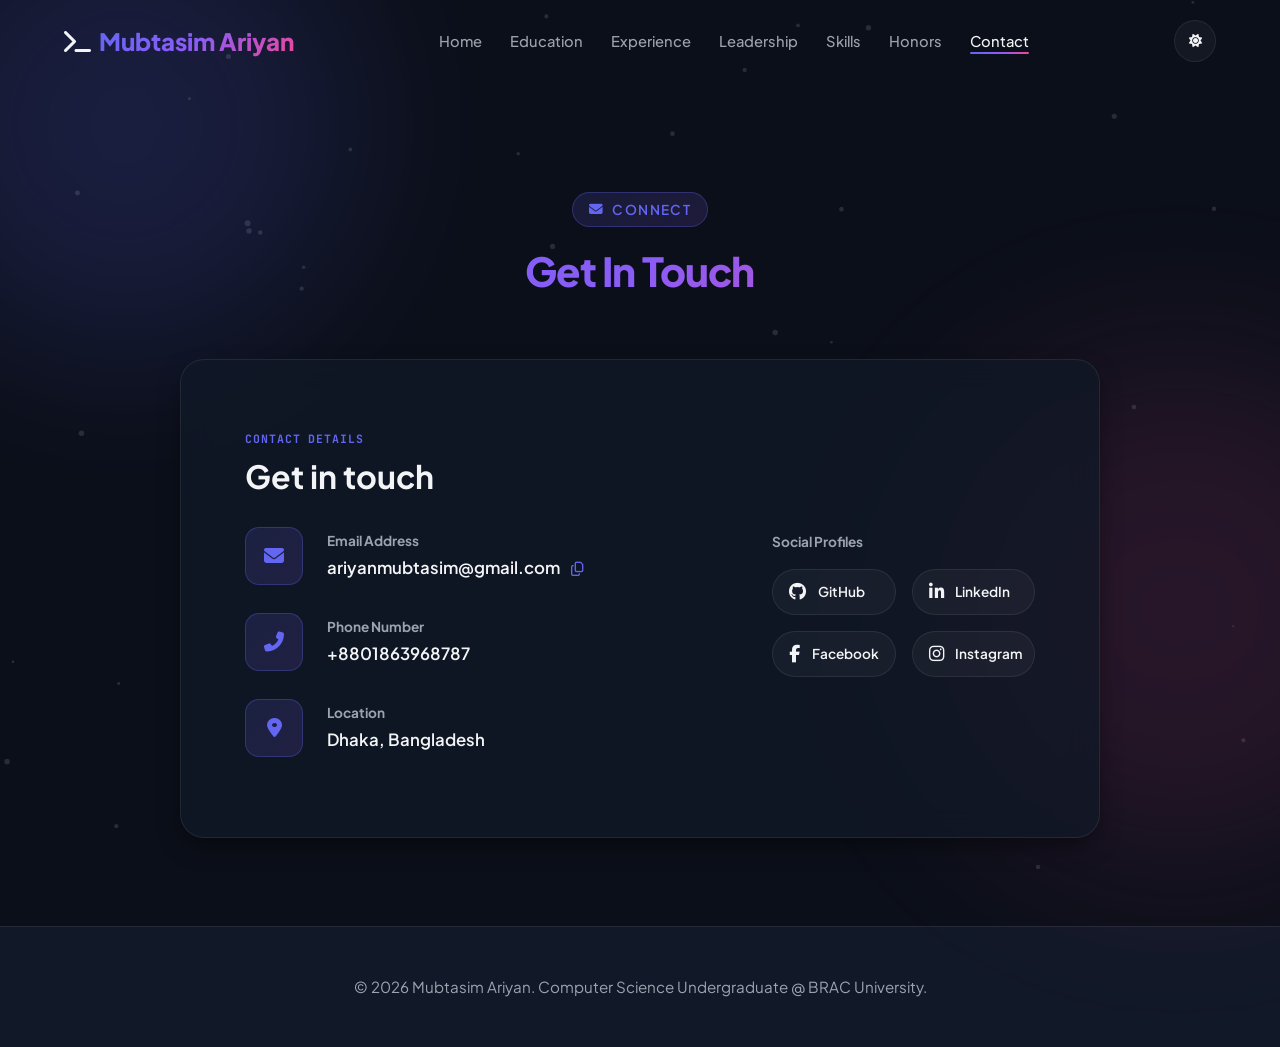
==== contact.html @ 7edfad50 "Refresh contact page scripts" ====
<!doctype html>
<html lang="en" data-theme="dark">
  <head>
    <meta charset="UTF-8" />
    <meta name="viewport" content="width=device-width, initial-scale=1.0" />
    <meta
      name="description"
      content="Contact & Professional References - Mubtasim Ariyan"
    />
    <title>Contact & References | Mubtasim Ariyan</title>

    <link rel="preconnect" href="https://fonts.googleapis.com" />
    <link rel="preconnect" href="https://fonts.gstatic.com" crossorigin />
    <link
      href="https://fonts.googleapis.com/css2?family=JetBrains+Mono:wght@400;600&family=Plus+Jakarta+Sans:wght@400;500;600;700;800&display=swap"
      rel="stylesheet"
    />
    <link
      rel="stylesheet"
      href="https://cdnjs.cloudflare.com/ajax/libs/font-awesome/6.5.1/css/all.min.css"
      crossorigin="anonymous"
    />
    <link rel="stylesheet" href="css/style.css?v=7" />
  </head>
  <body>
    <div class="glow-orb glow-orb-1"></div>
    <div class="glow-orb glow-orb-2"></div>
    <canvas
      id="bg-canvas"
      style="position: fixed; top: 0; left: 0; pointer-events: none; z-index: 0"
    ></canvas>

    <header class="navbar" id="navbar">
      <div class="container nav-container">
        <a href="index.html" class="logo" id="logo">
          <i class="fas fa-terminal"></i>
          <span id="logo-name">Mubtasim Ariyan</span>
        </a>

        <nav>
          <ul class="nav-menu" id="nav-menu">
            <li><a href="index.html" class="nav-link">Home</a></li>
            <li><a href="education.html" class="nav-link">Education</a></li>
            <li><a href="experience.html" class="nav-link">Experience</a></li>
            <li><a href="leadership.html" class="nav-link">Leadership</a></li>
            <li><a href="skills.html" class="nav-link">Skills</a></li>
            <li><a href="honors.html" class="nav-link">Honors</a></li>

            <li><a href="contact.html" class="nav-link active">Contact</a></li>
          </ul>
        </nav>

        <div class="nav-actions">
          <button
            class="theme-toggle"
            id="theme-toggle"
            aria-label="Toggle Theme"
          >
            <i class="fas fa-sun"></i>
          </button>
          <button
            class="mobile-toggle"
            id="mobile-toggle"
            aria-label="Toggle Navigation Menu"
          >
            <i class="fas fa-bars"></i>
          </button>
        </div>
      </div>
    </header>

    <main style="padding-top: 6.5rem">
      <!-- Contact Section -->
      <section class="section" id="contact">
        <div class="container">
          <div class="section-header">
            <span class="section-tag"
              ><i class="fas fa-envelope"></i> Connect</span
            >
            <h2 class="section-title">Get In Touch</h2>
          </div>

          <div class="contact-grid">
            <div class="contact-info-card">
              <div class="contact-card-heading">
                <div>
                  <span class="contact-card-kicker">Contact details</span>
                  <h3>Get in touch</h3>
                </div>
              </div>

              <div class="contact-details-grid">
                <div class="contact-details-column">
                  <div class="contact-item">
                    <div class="contact-icon">
                      <i class="fas fa-envelope"></i>
                    </div>
                    <div class="contact-detail">
                      <h4>Email Address</h4>
                      <p>
                        <span id="contact-email">ariyanmubtasim@gmail.com</span>
                        <button
                          class="copy-btn"
                          onclick="copyEmail()"
                          title="Copy Email"
                        >
                          <i class="far fa-copy"></i>
                        </button>
                      </p>
                    </div>
                  </div>

                  <div class="contact-item">
                    <div class="contact-icon">
                      <i class="fas fa-phone-alt"></i>
                    </div>
                    <div class="contact-detail">
                      <h4>Phone Number</h4>
                      <p id="contact-phone">+8801863968787</p>
                    </div>
                  </div>

                  <div class="contact-item">
                    <div class="contact-icon">
                      <i class="fas fa-map-marker-alt"></i>
                    </div>
                    <div class="contact-detail">
                      <h4>Location</h4>
                      <p id="contact-location">Dhaka, Bangladesh</p>
                    </div>
                  </div>
                </div>

                <div class="contact-social-column">
                  <h4>Social Profiles</h4>
                  <div class="social-links">
                    <!-- Rendered dynamically -->
                  </div>
                </div>
              </div>
            </div>
          </div>
        </div>
      </section>
    </main>

    <footer class="footer">
      <div class="container footer-content">
        <p>
          &copy; <span id="year">2026</span> Mubtasim Ariyan. Computer Science
          Undergraduate @ BRAC University.
        </p>
      </div>
    </footer>

    <div class="toast-container" id="toast-container"></div>

    <script src="js/config.js?v=5"></script>
    <script src="js/main.js?v=5"></script>
  </body>
</html>
---- css/style.css ----
/* ==========================================================
   PORTFOLIO WEBSITE CORE STYLESHEET - Mubtasim Ariyan CV
   Modern Glassmorphism & Comprehensive CV Theme
   ========================================================== */

:root {
  /* Color Palette - Dark Mode Default */
  --bg-primary: #0b0f19;
  --bg-secondary: #111827;
  --bg-card: rgba(17, 24, 39, 0.75);
  --bg-glass: rgba(255, 255, 255, 0.04);
  --bg-glass-hover: rgba(255, 255, 255, 0.08);
  --border-color: rgba(255, 255, 255, 0.08);
  --border-hover: rgba(99, 102, 241, 0.5);

  --text-main: #f3f4f6;
  --text-muted: #9ca3af;
  --text-dim: #6b7280;

  /* Accent Gradients */
  --accent-primary: #6366f1;
  --accent-secondary: #8b5cf6;
  --accent-cyan: #06b6d4;
  --accent-pink: #ec4899;
  
  --gradient-main: linear-gradient(135deg, #6366f1 0%, #8b5cf6 50%, #ec4899 100%);
  --gradient-subtle: linear-gradient(135deg, rgba(99, 102, 241, 0.15), rgba(139, 92, 246, 0.15));
  --gradient-glow: radial-gradient(circle, rgba(99, 102, 241, 0.25) 0%, rgba(0, 0, 0, 0) 70%);

  /* Typography */
  --font-sans: 'Plus Jakarta Sans', -apple-system, BlinkMacSystemFont, "Segoe UI", Roboto, sans-serif;
  --font-mono: 'JetBrains Mono', monospace;

  /* Shadows & FX */
  --shadow-sm: 0 4px 6px -1px rgba(0, 0, 0, 0.3);
  --shadow-lg: 0 10px 25px -5px rgba(0, 0, 0, 0.5);
  --shadow-glow: 0 0 25px rgba(99, 102, 241, 0.35);

  --radius-sm: 8px;
  --radius-md: 14px;
  --radius-lg: 24px;
  --radius-full: 9999px;

  --transition: all 0.3s cubic-bezier(0.4, 0, 0.2, 1);
}

[data-theme="light"] {
  --bg-primary: #f8fafc;
  --bg-secondary: #ffffff;
  --bg-card: rgba(255, 255, 255, 0.88);
  --bg-glass: rgba(0, 0, 0, 0.03);
  --bg-glass-hover: rgba(0, 0, 0, 0.06);
  --border-color: rgba(0, 0, 0, 0.08);
  --border-hover: rgba(99, 102, 241, 0.6);

  --text-main: #0f172a;
  --text-muted: #475569;
  --text-dim: #94a3b8;

  --shadow-sm: 0 4px 6px -1px rgba(0, 0, 0, 0.05);
  --shadow-lg: 0 10px 25px -5px rgba(0, 0, 0, 0.1);
  --shadow-glow: 0 0 25px rgba(99, 102, 241, 0.2);
}

*, *::before, *::after {
  box-sizing: border-box;
  margin: 0;
  padding: 0;
}

html {
  scroll-behavior: smooth;
  font-size: 16px;
}

body {
  font-family: var(--font-sans);
  background-color: var(--bg-primary);
  color: var(--text-main);
  line-height: 1.6;
  overflow-x: hidden;
  transition: background-color 0.4s ease, color 0.4s ease;
}

::-webkit-scrollbar {
  width: 10px;
}
::-webkit-scrollbar-track {
  background: var(--bg-primary);
}
::-webkit-scrollbar-thumb {
  background: #374151;
  border-radius: 5px;
}
::-webkit-scrollbar-thumb:hover {
  background: var(--accent-primary);
}

.container {
  max-width: 1200px;
  margin: 0 auto;
  padding: 0 1.5rem;
}

.section-header {
  text-align: center;
  margin-bottom: 3.5rem;
}

.section-tag {
  display: inline-flex;
  align-items: center;
  gap: 0.5rem;
  font-size: 0.85rem;
  font-weight: 600;
  text-transform: uppercase;
  letter-spacing: 0.1em;
  color: var(--accent-primary);
  background: var(--gradient-subtle);
  padding: 0.35rem 1rem;
  border-radius: var(--radius-full);
  border: 1px solid rgba(99, 102, 241, 0.3);
  margin-bottom: 0.75rem;
}

.section-title {
  font-size: 2.5rem;
  font-weight: 800;
  letter-spacing: -0.02em;
  background: var(--gradient-main);
  -webkit-background-clip: text;
  -webkit-text-fill-color: transparent;
  margin-bottom: 0.75rem;
}

.section-subtitle {
  color: var(--text-muted);
  max-width: 680px;
  margin: 0 auto;
  font-size: 1.05rem;
}

.btn {
  display: inline-flex;
  align-items: center;
  justify-content: center;
  gap: 0.6rem;
  padding: 0.8rem 1.75rem;
  border-radius: var(--radius-full);
  font-weight: 600;
  font-size: 0.95rem;
  text-decoration: none;
  cursor: pointer;
  transition: var(--transition);
  border: 1px solid transparent;
}

.btn-primary {
  background: var(--gradient-main);
  color: #ffffff;
  box-shadow: 0 4px 15px rgba(99, 102, 241, 0.4);
}

.btn-primary:hover {
  transform: translateY(-2px);
  box-shadow: 0 8px 25px rgba(99, 102, 241, 0.6);
}

.btn-secondary {
  background: var(--bg-glass);
  color: var(--text-main);
  border-color: var(--border-color);
  backdrop-filter: blur(10px);
}

.btn-secondary:hover {
  background: var(--bg-glass-hover);
  border-color: var(--accent-primary);
  transform: translateY(-2px);
}

.btn-sm {
  padding: 0.5rem 1.1rem;
  font-size: 0.85rem;
}

.glow-orb {
  position: absolute;
  border-radius: 50%;
  filter: blur(90px);
  z-index: 0;
  pointer-events: none;
  opacity: 0.5;
}

.glow-orb-1 {
  top: -100px;
  left: -100px;
  width: 450px;
  height: 450px;
  background: rgba(99, 102, 241, 0.35);
}

.glow-orb-2 {
  top: 40%;
  right: -150px;
  width: 500px;
  height: 500px;
  background: rgba(236, 72, 153, 0.25);
}

/* Navbar */
.navbar {
  position: fixed;
  top: 0;
  left: 0;
  width: 100%;
  z-index: 1000;
  padding: 1.25rem 0;
  transition: var(--transition);
}

.navbar.scrolled {
  padding: 0.85rem 0;
  background: rgba(11, 15, 25, 0.88);
  backdrop-filter: blur(16px);
  border-bottom: 1px solid var(--border-color);
}

[data-theme="light"] .navbar.scrolled {
  background: rgba(255, 255, 255, 0.88);
}

.nav-container {
  display: flex;
  align-items: center;
  justify-content: space-between;
}

.logo {
  font-size: 1.5rem;
  font-weight: 800;
  text-decoration: none;
  color: var(--text-main);
  display: flex;
  align-items: center;
  gap: 0.5rem;
}

.logo span {
  background: var(--gradient-main);
  -webkit-background-clip: text;
  -webkit-text-fill-color: transparent;
}

.nav-menu {
  display: flex;
  align-items: center;
  gap: 1.75rem;
  list-style: none;
}

.nav-link {
  text-decoration: none;
  color: var(--text-muted);
  font-weight: 500;
  font-size: 0.92rem;
  transition: var(--transition);
  position: relative;
}

.nav-link:hover,
.nav-link.active {
  color: var(--text-main);
}

.nav-link.active::after {
  content: '';
  position: absolute;
  bottom: -4px;
  left: 0;
  width: 100%;
  height: 2px;
  background: var(--gradient-main);
  border-radius: var(--radius-full);
}

.nav-actions {
  display: flex;
  align-items: center;
  gap: 1rem;
}

.theme-toggle {
  background: var(--bg-glass);
  border: 1px solid var(--border-color);
  color: var(--text-main);
  width: 42px;
  height: 42px;
  border-radius: var(--radius-full);
  display: flex;
  align-items: center;
  justify-content: center;
  cursor: pointer;
  transition: var(--transition);
}

.theme-toggle:hover {
  background: var(--bg-glass-hover);
  border-color: var(--accent-primary);
  transform: rotate(15deg);
}

.mobile-toggle {
  display: none;
  background: none;
  border: none;
  color: var(--text-main);
  font-size: 1.5rem;
  cursor: pointer;
}

/* Hero Section */
.hero {
  position: relative;
  min-height: 100vh;
  display: flex;
  align-items: center;
  padding-top: 6rem;
  overflow: hidden;
}

.hero-grid {
  display: grid;
  grid-template-columns: 1.25fr 0.75fr;
  gap: 3rem;
  align-items: center;
}

.hero-content {
  z-index: 1;
}

.hero-badge {
  display: inline-flex;
  align-items: center;
  gap: 0.5rem;
  background: var(--bg-glass);
  border: 1px solid var(--border-color);
  padding: 0.5rem 1.2rem;
  border-radius: var(--radius-full);
  font-size: 0.88rem;
  font-weight: 600;
  margin-bottom: 1.5rem;
  backdrop-filter: blur(10px);
}

.hero-title {
  font-size: 3.5rem;
  font-weight: 800;
  line-height: 1.15;
  margin-bottom: 1rem;
  letter-spacing: -0.03em;
}

.hero-title .gradient-text {
  background: var(--gradient-main);
  -webkit-background-clip: text;
  -webkit-text-fill-color: transparent;
}

.hero-typing-container {
  font-size: 1.4rem;
  font-weight: 600;
  color: var(--text-muted);
  height: 2.2rem;
  margin-bottom: 1.5rem;
  display: flex;
  align-items: center;
}

.hero-typing {
  color: var(--accent-cyan);
  border-right: 2px solid var(--accent-cyan);
  padding-right: 4px;
  animation: blink 0.75s step-end infinite;
}

@keyframes blink {
  from, to { border-color: transparent }
  50% { border-color: var(--accent-cyan); }
}

.hero-description {
  font-size: 1.05rem;
  color: var(--text-muted);
  margin-bottom: 2rem;
  max-width: 600px;
}

.hero-cta {
  display: flex;
  align-items: center;
  gap: 1rem;
  margin-bottom: 2.5rem;
  flex-wrap: wrap;
}

.social-links {
  display: flex;
  align-items: center;
  gap: 1rem;
}

.social-icon {
  width: 42px;
  height: 42px;
  border-radius: var(--radius-full);
  background: var(--bg-glass);
  border: 1px solid var(--border-color);
  color: var(--text-main);
  display: flex;
  align-items: center;
  justify-content: center;
  text-decoration: none;
  transition: var(--transition);
}

.social-icon:hover {
  background: var(--accent-primary);
  color: #fff;
  transform: translateY(-3px);
  box-shadow: 0 5px 15px rgba(99, 102, 241, 0.4);
}

/* Hero Visual / Avatar Card */
.hero-visual {
  position: relative;
  display: flex;
  justify-content: center;
  z-index: 1;
}

.avatar-card {
  position: relative;
  width: 320px;
  height: 400px;
  background: var(--bg-card);
  border: 1px solid var(--border-color);
  border-radius: var(--radius-lg);
  padding: 1.75rem 1.5rem;
  backdrop-filter: blur(20px);
  box-shadow: var(--shadow-lg);
  display: flex;
  flex-direction: column;
  align-items: center;
  justify-content: center;
  text-align: center;
  transition: var(--transition);
}

.avatar-card:hover {
  border-color: var(--accent-primary);
  transform: translateY(-5px);
  box-shadow: var(--shadow-glow);
}

.avatar-img-wrapper {
  position: relative;
  width: 140px;
  height: 140px;
  margin-bottom: 1.5rem;
}

.avatar-img-wrapper::before {
  content: '';
  position: absolute;
  inset: -6px;
  border-radius: 50%;
  background: var(--gradient-main);
  z-index: -1;
  animation: spin 10s linear infinite;
}

@keyframes spin {
  100% { transform: rotate(360deg); }
}

.avatar-img {
  position: relative;
  width: 100%;
  height: 100%;
  border-radius: 50%;
  object-fit: cover;
  background: var(--bg-secondary);
  display: flex;
  align-items: center;
  justify-content: center;
  font-size: 3.5rem;
  color: var(--accent-primary);
}

.avatar-img img {
  position: absolute;
  inset: 0;
  width: 100%;
  height: 100%;
  border-radius: 50%;
  object-fit: cover;
}

.avatar-name {
  font-size: 1.4rem;
  font-weight: 700;
  margin-bottom: 0.25rem;
}

.avatar-title {
  font-size: 0.88rem;
  color: var(--text-muted);
  margin-bottom: 1.25rem;
  line-height: 1.3;
}

.status-indicator {
  display: inline-flex;
  align-items: center;
  gap: 0.5rem;
  background: rgba(16, 185, 129, 0.1);
  color: #10b981;
  border: 1px solid rgba(16, 185, 129, 0.3);
  padding: 0.35rem 0.85rem;
  border-radius: var(--radius-full);
  font-size: 0.8rem;
  font-weight: 600;
}

.status-dot {
  width: 8px;
  height: 8px;
  background: #10b981;
  border-radius: 50%;
  box-shadow: 0 0 10px #10b981;
  animation: pulse 2s infinite;
}

@keyframes pulse {
  0%, 100% { opacity: 1; }
  50% { opacity: 0.4; }
}

/* Stats Section */
.stats-section {
  padding: 3rem 0;
  position: relative;
  z-index: 2;
}

.stats-grid {
  display: grid;
  grid-template-columns: repeat(auto-fit, minmax(220px, 1fr));
  gap: 1.5rem;
}

.stat-card {
  background: var(--bg-card);
  border: 1px solid var(--border-color);
  padding: 1.75rem;
  border-radius: var(--radius-md);
  backdrop-filter: blur(12px);
  text-align: center;
  transition: var(--transition);
}

.stat-card:hover {
  border-color: var(--accent-secondary);
  transform: translateY(-4px);
}

.stat-number {
  font-size: 2.2rem;
  font-weight: 800;
  background: var(--gradient-main);
  -webkit-background-clip: text;
  -webkit-text-fill-color: transparent;
  margin-bottom: 0.25rem;
}

.stat-label {
  font-size: 0.9rem;
  color: var(--text-muted);
  font-weight: 500;
}

/* Section Styling */
.section {
  padding: 5.5rem 0;
  position: relative;
}

/* Education Cards Grid */
.education-grid {
  display: grid;
  grid-template-columns: repeat(auto-fit, minmax(320px, 1fr));
  gap: 2rem;
}

.education-card {
  background: var(--bg-card);
  border: 1px solid var(--border-color);
  border-radius: var(--radius-md);
  padding: 2rem;
  backdrop-filter: blur(16px);
  transition: var(--transition);
}

.education-card:hover {
  border-color: var(--accent-primary);
  transform: translateY(-4px);
}

.edu-badge {
  display: inline-flex;
  align-items: center;
  gap: 0.5rem;
  font-size: 0.8rem;
  font-weight: 700;
  color: var(--accent-primary);
  background: var(--gradient-subtle);
  padding: 0.25rem 0.75rem;
  border-radius: var(--radius-full);
  margin-bottom: 1rem;
}

.edu-institution {
  font-size: 1.3rem;
  font-weight: 700;
  margin-bottom: 0.3rem;
}

.edu-degree {
  font-size: 1rem;
  font-weight: 600;
  color: var(--text-muted);
  margin-bottom: 0.5rem;
}

.edu-result {
  font-size: 0.9rem;
  font-weight: 700;
  color: var(--accent-cyan);
  margin-bottom: 0.4rem;
}

.edu-location {
  font-size: 0.85rem;
  color: var(--text-dim);
  margin-bottom: 1rem;
}

.edu-details {
  font-size: 0.92rem;
  color: var(--text-muted);
}

/* Experience Cards */
.experience-list {
  display: flex;
  flex-direction: column;
  gap: 2rem;
}

.experience-card {
  background: var(--bg-card);
  border: 1px solid var(--border-color);
  border-radius: var(--radius-md);
  padding: 2rem;
  backdrop-filter: blur(16px);
  transition: var(--transition);
}

.experience-card:hover {
  border-color: var(--accent-primary);
}

.exp-header {
  display: flex;
  justify-content: space-between;
  align-items: flex-start;
  margin-bottom: 1.25rem;
  flex-wrap: wrap;
  gap: 1rem;
}

.exp-role {
  font-size: 1.3rem;
  font-weight: 700;
}

.exp-company {
  font-size: 1.05rem;
  color: var(--accent-primary);
  font-weight: 600;
}

.exp-meta {
  display: flex;
  flex-direction: column;
  align-items: flex-end;
  gap: 0.2rem;
}

.exp-period {
  font-size: 0.85rem;
  font-weight: 700;
  color: var(--text-main);
  background: var(--bg-glass);
  padding: 0.25rem 0.75rem;
  border-radius: var(--radius-sm);
  border: 1px solid var(--border-color);
}

.exp-location {
  font-size: 0.82rem;
  color: var(--text-dim);
}

.exp-bullets {
  list-style: none;
  padding-left: 0;
  display: flex;
  flex-direction: column;
  gap: 0.6rem;
}

.exp-bullets li {
  font-size: 0.95rem;
  color: var(--text-muted);
  display: flex;
  align-items: flex-start;
  gap: 0.75rem;
}

.exp-bullets li i {
  color: var(--accent-primary);
  margin-top: 0.25rem;
}

/* Extracurricular Timeline */
.timeline {
  position: relative;
  max-width: 900px;
  margin: 0 auto;
  padding: 1rem 0;
}

.timeline::before {
  content: '';
  position: absolute;
  top: 0;
  bottom: 0;
  left: 20px;
  width: 2px;
  background: var(--border-color);
}

.timeline-item {
  position: relative;
  margin-bottom: 2.5rem;
  padding-left: 3rem;
}

.timeline-dot {
  position: absolute;
  top: 4px;
  left: 11px;
  width: 18px;
  height: 18px;
  background: var(--accent-primary);
  border: 4px solid var(--bg-primary);
  border-radius: 50%;
  box-shadow: 0 0 10px var(--accent-primary);
}

.timeline-card {
  background: var(--bg-card);
  border: 1px solid var(--border-color);
  border-radius: var(--radius-md);
  padding: 1.75rem;
  backdrop-filter: blur(16px);
  transition: var(--transition);
}

.timeline-card:hover {
  border-color: var(--accent-secondary);
}

.timeline-period {
  font-size: 0.85rem;
  font-weight: 700;
  color: var(--accent-primary);
  margin-bottom: 0.4rem;
}

.timeline-role {
  font-size: 1.2rem;
  font-weight: 700;
  margin-bottom: 0.2rem;
}

.timeline-org {
  font-size: 0.95rem;
  color: var(--text-muted);
  font-weight: 600;
  margin-bottom: 0.75rem;
}

/* Skills Section */
.skills-container {
  display: grid;
  grid-template-columns: repeat(auto-fit, minmax(320px, 1fr));
  gap: 2rem;
  margin-bottom: 2rem;
}

.skill-category-card {
  background: var(--bg-card);
  border: 1px solid var(--border-color);
  border-radius: var(--radius-md);
  padding: 2rem;
  backdrop-filter: blur(16px);
  transition: var(--transition);
}

.skill-category-card:hover {
  border-color: var(--accent-primary);
}

.category-title {
  font-size: 1.2rem;
  font-weight: 700;
  margin-bottom: 1.5rem;
  display: flex;
  align-items: center;
  gap: 0.75rem;
}

.category-title i {
  color: var(--accent-primary);
}

.skill-list {
  display: flex;
  flex-direction: column;
  gap: 1.2rem;
}

.skill-pills {
  display: flex;
  flex-wrap: wrap;
  gap: 0.75rem;
  margin-top: 0.25rem;
}

.skill-pill {
  display: inline-flex;
  align-items: center;
  gap: 0.5rem;
  background: var(--bg-glass);
  border: 1px solid var(--border-color);
  color: var(--text-main);
  padding: 0.5rem 1rem;
  border-radius: var(--radius-full);
  font-size: 0.9rem;
  font-weight: 600;
  transition: var(--transition);
}

.skill-pill i {
  color: var(--accent-primary);
}

.skill-pill:hover {
  background: var(--gradient-subtle);
  border-color: var(--accent-primary);
  transform: translateY(-2px);
}

.skill-item-header {
  display: flex;
  justify-content: space-between;
  align-items: center;
  margin-bottom: 0.4rem;
}

.skill-name {
  font-size: 0.92rem;
  font-weight: 600;
  display: flex;
  align-items: center;
  gap: 0.6rem;
}

.skill-level-text {
  font-size: 0.82rem;
  color: var(--text-muted);
}

.progress-bar-bg {
  width: 100%;
  height: 8px;
  background: var(--bg-glass);
  border-radius: var(--radius-full);
  overflow: hidden;
}

.progress-bar-fill {
  height: 100%;
  background: var(--gradient-main);
  border-radius: var(--radius-full);
  width: 0%;
  transition: width 1.2s cubic-bezier(0.4, 0, 0.2, 1);
}

.spoken-languages-box {
  background: var(--bg-card);
  border: 1px solid var(--border-color);
  border-radius: var(--radius-md);
  padding: 1.5rem;
  text-align: center;
}

.spoken-languages-list {
  display: flex;
  justify-content: center;
  gap: 1rem;
  flex-wrap: wrap;
  margin-top: 1rem;
}

.language-badge {
  background: var(--bg-glass);
  border: 1px solid var(--border-color);
  padding: 0.5rem 1.25rem;
  border-radius: var(--radius-full);
  font-weight: 600;
  font-size: 0.9rem;
}

/* Honors Grid */
.honors-grid {
  display: grid;
  grid-template-columns: repeat(auto-fill, minmax(280px, 1fr));
  gap: 1.5rem;
}

.honor-card {
  background: var(--bg-card);
  border: 1px solid var(--border-color);
  border-radius: var(--radius-md);
  padding: 1.75rem;
  backdrop-filter: blur(16px);
  transition: var(--transition);
}

.honor-card:hover {
  border-color: var(--accent-primary);
  transform: translateY(-4px);
}

.honor-icon {
  width: 46px;
  height: 46px;
  border-radius: var(--radius-md);
  background: var(--gradient-subtle);
  color: var(--accent-primary);
  display: flex;
  align-items: center;
  justify-content: center;
  font-size: 1.25rem;
  margin-bottom: 1rem;
  border: 1px solid rgba(99, 102, 241, 0.3);
}

.honor-year {
  font-size: 0.8rem;
  font-weight: 700;
  color: var(--accent-cyan);
  text-transform: uppercase;
  margin-bottom: 0.2rem;
}

.honor-title {
  font-size: 1.15rem;
  font-weight: 700;
  margin-bottom: 0.3rem;
}

.honor-org {
  font-size: 0.9rem;
  color: var(--text-muted);
}

/* Projects Section */
.project-filters {
  display: flex;
  justify-content: center;
  gap: 0.75rem;
  margin-bottom: 3rem;
  flex-wrap: wrap;
}

.filter-btn {
  background: var(--bg-glass);
  border: 1px solid var(--border-color);
  color: var(--text-muted);
  padding: 0.5rem 1.25rem;
  border-radius: var(--radius-full);
  font-size: 0.9rem;
  font-weight: 600;
  cursor: pointer;
  transition: var(--transition);
}

.filter-btn:hover,
.filter-btn.active {
  background: var(--accent-primary);
  color: #ffffff;
  border-color: var(--accent-primary);
  box-shadow: 0 4px 12px rgba(99, 102, 241, 0.3);
}

.projects-grid {
  display: grid;
  grid-template-columns: repeat(auto-fill, minmax(340px, 1fr));
  gap: 2rem;
}

.project-card {
  background: var(--bg-card);
  border: 1px solid var(--border-color);
  border-radius: var(--radius-md);
  overflow: hidden;
  backdrop-filter: blur(16px);
  transition: var(--transition);
  display: flex;
  flex-direction: column;
}

.project-card:hover {
  transform: translateY(-8px);
  border-color: var(--accent-primary);
  box-shadow: var(--shadow-lg);
}

.project-img-wrapper {
  position: relative;
  width: 100%;
  height: 220px;
  overflow: hidden;
}

.project-img {
  width: 100%;
  height: 100%;
  object-fit: cover;
  transition: transform 0.5s ease;
}

.project-card:hover .project-img {
  transform: scale(1.06);
}

.project-content {
  padding: 1.5rem;
  display: flex;
  flex-direction: column;
  flex-grow: 1;
}

.project-tags {
  display: flex;
  flex-wrap: wrap;
  gap: 0.5rem;
  margin-bottom: 1rem;
}

.tag {
  font-size: 0.75rem;
  font-weight: 600;
  background: rgba(99, 102, 241, 0.12);
  color: var(--accent-primary);
  padding: 0.25rem 0.65rem;
  border-radius: var(--radius-sm);
  border: 1px solid rgba(99, 102, 241, 0.2);
}

.project-title {
  font-size: 1.25rem;
  font-weight: 700;
  margin-bottom: 0.6rem;
  color: var(--text-main);
}

.project-desc {
  font-size: 0.92rem;
  color: var(--text-muted);
  margin-bottom: 1.5rem;
  flex-grow: 1;
}

.project-links {
  display: flex;
  gap: 0.75rem;
  margin-top: auto;
}

/* References Section */
.references-grid {
  display: grid;
  grid-template-columns: repeat(auto-fit, minmax(320px, 1fr));
  gap: 2rem;
}

.reference-card {
  background: var(--bg-card);
  border: 1px solid var(--border-color);
  border-radius: var(--radius-md);
  padding: 2rem;
  backdrop-filter: blur(16px);
  transition: var(--transition);
}

.reference-card:hover {
  border-color: var(--accent-primary);
}

.ref-icon {
  width: 50px;
  height: 50px;
  border-radius: var(--radius-md);
  background: var(--gradient-subtle);
  color: var(--accent-primary);
  display: flex;
  align-items: center;
  justify-content: center;
  font-size: 1.3rem;
  margin-bottom: 1.25rem;
  border: 1px solid rgba(99, 102, 241, 0.3);
}

.ref-name {
  font-size: 1.3rem;
  font-weight: 700;
  margin-bottom: 0.25rem;
}

.ref-title {
  font-size: 0.95rem;
  color: var(--accent-cyan);
  font-weight: 600;
  margin-bottom: 0.3rem;
}

.ref-org {
  font-size: 0.9rem;
  color: var(--text-muted);
  margin-bottom: 1rem;
}

.ref-email {
  display: inline-flex;
  align-items: center;
  gap: 0.5rem;
  color: var(--accent-primary);
  text-decoration: none;
  font-weight: 600;
  font-size: 0.9rem;
  transition: var(--transition);
}

.ref-email:hover {
  text-decoration: underline;
}

/* Contact Section */
.contact-grid {
  display: grid;
  max-width: 920px;
  margin: 0 auto;
}

.contact-info-card {
  position: relative;
  overflow: hidden;
  background: var(--bg-card);
  border: 1px solid var(--border-color);
  border-radius: var(--radius-lg);
  padding: clamp(2rem, 5vw, 4rem);
  backdrop-filter: blur(16px);
  box-shadow: var(--shadow-lg);
}

.contact-card-heading {
  display: flex;
  align-items: flex-start;
  justify-content: space-between;
  gap: 1.5rem;
  padding-bottom: 0.5rem;
}

.contact-card-kicker {
  color: var(--accent-primary);
  font-family: var(--font-mono);
  font-size: 0.72rem;
  font-weight: 700;
  letter-spacing: 0.08em;
  text-transform: uppercase;
}

.contact-card-heading h3 {
  margin-top: 0.45rem;
  font-size: clamp(1.45rem, 3vw, 2rem);
  line-height: 1.2;
}

.contact-card-status {
  display: inline-flex;
  align-items: center;
  gap: 0.45rem;
  color: #10b981;
  font-size: 0.78rem;
  font-weight: 700;
  white-space: nowrap;
}

.contact-card-status span {
  width: 8px;
  height: 8px;
  border-radius: 50%;
  background: #10b981;
  box-shadow: 0 0 0 4px rgba(16, 185, 129, 0.12);
}

.contact-card-intro {
  max-width: 680px;
  margin: 1.25rem 0 2rem;
  color: var(--text-muted);
  line-height: 1.75;
}

.contact-details-grid {
  display: grid;
  grid-template-columns: minmax(0, 1.25fr) minmax(220px, 0.75fr);
  gap: clamp(3rem, 7vw, 6rem);
  padding: 1.5rem 0 1rem;
}

.contact-details-column {
  display: grid;
  gap: 1.75rem;
}

.contact-social-column {
  padding: 0.25rem 0;
}

.contact-social-column > h4 {
  margin-bottom: 1rem;
  color: var(--text-muted);
  font-size: 0.85rem;
}

.contact-social-column .social-links {
  display: grid;
  grid-template-columns: repeat(2, minmax(0, 1fr));
  gap: 1rem;
  margin: 0;
}

.contact-social-column .social-icon {
  width: 100%;
  height: 46px;
  justify-self: stretch;
  justify-content: flex-start;
  gap: 0.7rem;
  padding: 0 1rem;
  border-radius: var(--radius-full);
  font-size: 1.1rem;
}

.social-label {
  display: none;
}

.contact-social-column .social-label {
  display: inline;
  font-size: 0.85rem;
  font-weight: 600;
}

.contact-item {
  display: flex;
  align-items: center;
  gap: 1.5rem;
  min-width: 0;
  margin-bottom: 0;
}

.contact-icon {
  width: 58px;
  height: 58px;
  border-radius: var(--radius-md);
  background: var(--gradient-subtle);
  color: var(--accent-primary);
  display: flex;
  align-items: center;
  justify-content: center;
  font-size: 1.25rem;
  border: 1px solid rgba(99, 102, 241, 0.3);
}

.contact-detail h4 {
  font-size: 0.85rem;
  color: var(--text-muted);
  margin-bottom: 0.2rem;
}

.contact-detail p {
  font-size: 1.05rem;
  font-weight: 600;
}

.copy-btn {
  background: none;
  border: none;
  color: var(--accent-primary);
  cursor: pointer;
  margin-left: 0.5rem;
  font-size: 0.9rem;
}

.contact-form-card {
  background: var(--bg-card);
  border: 1px solid var(--border-color);
  border-radius: var(--radius-md);
  padding: 2.5rem;
  backdrop-filter: blur(16px);
}

.contact-brief-card {
  position: relative;
  overflow: hidden;
  min-height: 100%;
  background: linear-gradient(145deg, rgba(99, 102, 241, 0.16), var(--bg-card) 52%);
  border: 1px solid var(--border-color);
  border-radius: var(--radius-md);
  padding: 2.5rem;
  backdrop-filter: blur(16px);
  box-shadow: var(--shadow-md);
}

.contact-brief-card::after {
  content: '';
  position: absolute;
  width: 180px;
  height: 180px;
  right: -85px;
  top: -85px;
  border: 1px solid rgba(99, 102, 241, 0.28);
  border-radius: 50%;
  pointer-events: none;
}

.contact-brief-topline {
  position: relative;
  z-index: 1;
  display: flex;
  align-items: center;
  justify-content: space-between;
  gap: 1rem;
  margin-bottom: 2.25rem;
}

.contact-brief-kicker {
  color: var(--accent-primary);
  font-family: var(--font-mono);
  font-size: 0.72rem;
  font-weight: 700;
  letter-spacing: 0.08em;
  text-transform: uppercase;
}

.contact-brief-status {
  display: inline-flex;
  align-items: center;
  gap: 0.45rem;
  color: #10b981;
  font-size: 0.78rem;
  font-weight: 700;
}

.contact-brief-status span {
  width: 8px;
  height: 8px;
  border-radius: 50%;
  background: #10b981;
  box-shadow: 0 0 0 4px rgba(16, 185, 129, 0.12);
}

.contact-brief-card h3 {
  max-width: 440px;
  margin-bottom: 1rem;
  font-size: clamp(1.65rem, 3vw, 2.15rem);
  line-height: 1.15;
}

.contact-brief-intro {
  max-width: 470px;
  margin-bottom: 2rem;
  color: var(--text-muted);
  line-height: 1.75;
}

.contact-focus-list {
  display: grid;
  gap: 1rem;
  margin-bottom: 2.25rem;
}

.contact-focus-item {
  display: flex;
  align-items: flex-start;
  gap: 0.8rem;
  color: var(--text-main);
  font-size: 0.92rem;
  line-height: 1.45;
}

.contact-focus-item i {
  width: 1.35rem;
  margin-top: 0.18rem;
  color: var(--accent-primary);
  text-align: center;
}

.contact-brief-actions {
  display: flex;
  flex-wrap: wrap;
  gap: 0.75rem;
}

.contact-brief-actions .btn {
  flex: 1 1 150px;
  justify-content: center;
}

.form-group {
  margin-bottom: 1.5rem;
}

.form-label {
  display: block;
  font-size: 0.9rem;
  font-weight: 600;
  margin-bottom: 0.5rem;
  color: var(--text-main);
}

.form-input,
.form-textarea {
  width: 100%;
  padding: 0.9rem 1.25rem;
  background: var(--bg-glass);
  border: 1px solid var(--border-color);
  border-radius: var(--radius-sm);
  color: var(--text-main);
  font-family: var(--font-sans);
  font-size: 0.95rem;
  transition: var(--transition);
  outline: none;
}

.form-input:focus,
.form-textarea:focus {
  border-color: var(--accent-primary);
  box-shadow: 0 0 0 3px rgba(99, 102, 241, 0.2);
}

.form-textarea {
  resize: vertical;
  min-height: 130px;
}

/* Modal Popup */
.modal-overlay {
  position: fixed;
  inset: 0;
  background: rgba(0, 0, 0, 0.75);
  backdrop-filter: blur(8px);
  z-index: 2000;
  display: flex;
  align-items: center;
  justify-content: center;
  padding: 1.5rem;
  opacity: 0;
  pointer-events: none;
  transition: var(--transition);
}

.modal-overlay.active {
  opacity: 1;
  pointer-events: auto;
}

.modal-card {
  background: var(--bg-secondary);
  border: 1px solid var(--border-color);
  border-radius: var(--radius-lg);
  max-width: 650px;
  width: 100%;
  max-height: 90vh;
  overflow-y: auto;
  padding: 2rem;
  position: relative;
  transform: scale(0.95);
  transition: var(--transition);
}

.modal-overlay.active .modal-card {
  transform: scale(1);
}

.modal-close {
  position: absolute;
  top: 1.25rem;
  right: 1.25rem;
  background: var(--bg-glass);
  border: 1px solid var(--border-color);
  color: var(--text-main);
  width: 36px;
  height: 36px;
  border-radius: 50%;
  display: flex;
  align-items: center;
  justify-content: center;
  cursor: pointer;
  transition: var(--transition);
}

.modal-close:hover {
  background: rgba(239, 68, 68, 0.2);
  color: #ef4444;
}

/* Footer */
.footer {
  padding: 3rem 0;
  border-top: 1px solid var(--border-color);
  background: var(--bg-secondary);
  text-align: center;
  font-size: 0.95rem;
  color: var(--text-muted);
}

.footer-content {
  display: flex;
  flex-direction: column;
  align-items: center;
  gap: 1rem;
}

.toast-container {
  position: fixed;
  bottom: 2rem;
  right: 2rem;
  z-index: 3000;
  display: flex;
  flex-direction: column;
  gap: 0.5rem;
}

.toast {
  background: var(--bg-card);
  border: 1px solid var(--accent-primary);
  color: var(--text-main);
  padding: 0.85rem 1.5rem;
  border-radius: var(--radius-sm);
  box-shadow: var(--shadow-lg);
  backdrop-filter: blur(12px);
  animation: slideUp 0.3s ease forwards;
}

@keyframes slideUp {
  from { transform: translateY(100%); opacity: 0; }
  to { transform: translateY(0); opacity: 1; }
}

@media (max-width: 992px) {
  .hero-grid {
    grid-template-columns: 1fr;
    text-align: center;
  }
  .hero-typing-container {
    justify-content: center;
  }
  .hero-description {
    margin: 0 auto 2rem auto;
  }
  .hero-cta {
    justify-content: center;
  }
  .contact-grid {
    max-width: 100%;
  }
  .exp-meta {
    align-items: flex-start;
  }
}

@media (max-width: 768px) {
  .hero-title {
    font-size: 2.75rem;
  }
  .section-title {
    font-size: 2rem;
  }
  .mobile-toggle {
    display: block;
  }
  .nav-menu {
    position: fixed;
    top: 0;
    right: -100%;
    width: 270px;
    height: 100vh;
    background: var(--bg-secondary);
    border-left: 1px solid var(--border-color);
    flex-direction: column;
    justify-content: center;
    gap: 2rem;
    transition: var(--transition);
    z-index: 999;
  }
  .nav-menu.active {
    right: 0;
  }
  .contact-card-heading {
    flex-direction: column;
    gap: 0.75rem;
  }
  .contact-details-grid {
    grid-template-columns: 1fr;
  }
  .contact-social-column {
    padding-top: 1rem;
  }
  .contact-detail p {
    overflow-wrap: anywhere;
  }
}
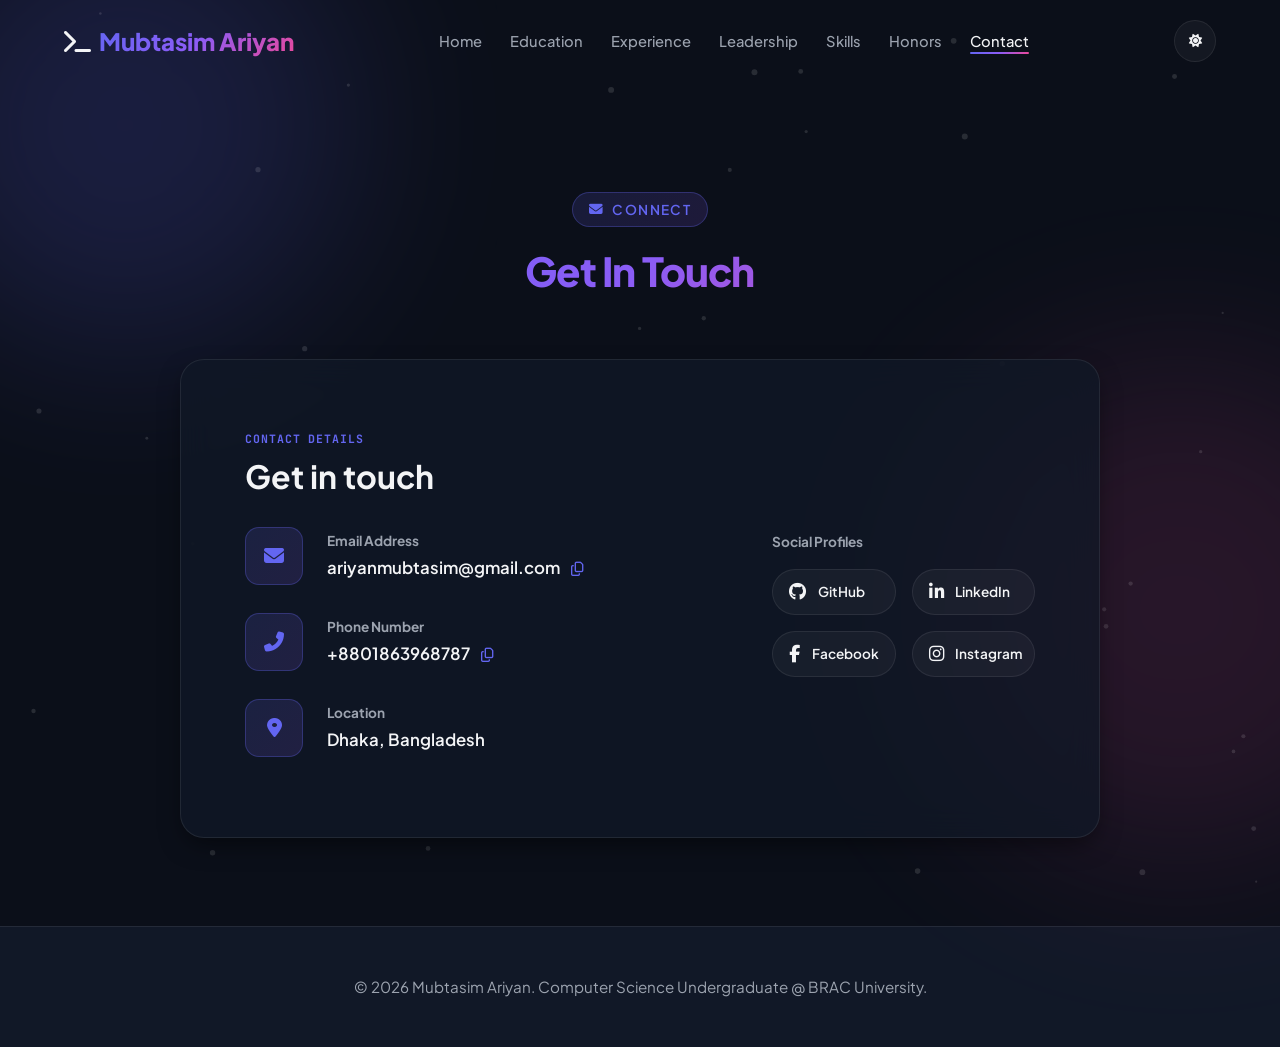
==== commit f68ee06b: "Add phone number copy button" ====
--- a/contact.html
+++ b/contact.html
@@ -116,7 +116,16 @@
                     </div>
                     <div class="contact-detail">
                       <h4>Phone Number</h4>
-                      <p id="contact-phone">+8801863968787</p>
+                      <p>
+                        <span id="contact-phone">+8801863968787</span>
+                        <button
+                          class="copy-btn"
+                          onclick="copyPhone()"
+                          title="Copy Phone Number"
+                        >
+                          <i class="far fa-copy"></i>
+                        </button>
+                      </p>
                     </div>
                   </div>
 
@@ -156,6 +165,6 @@
     <div class="toast-container" id="toast-container"></div>
 
     <script src="js/config.js?v=5"></script>
-    <script src="js/main.js?v=5"></script>
+    <script src="js/main.js?v=6"></script>
   </body>
 </html>
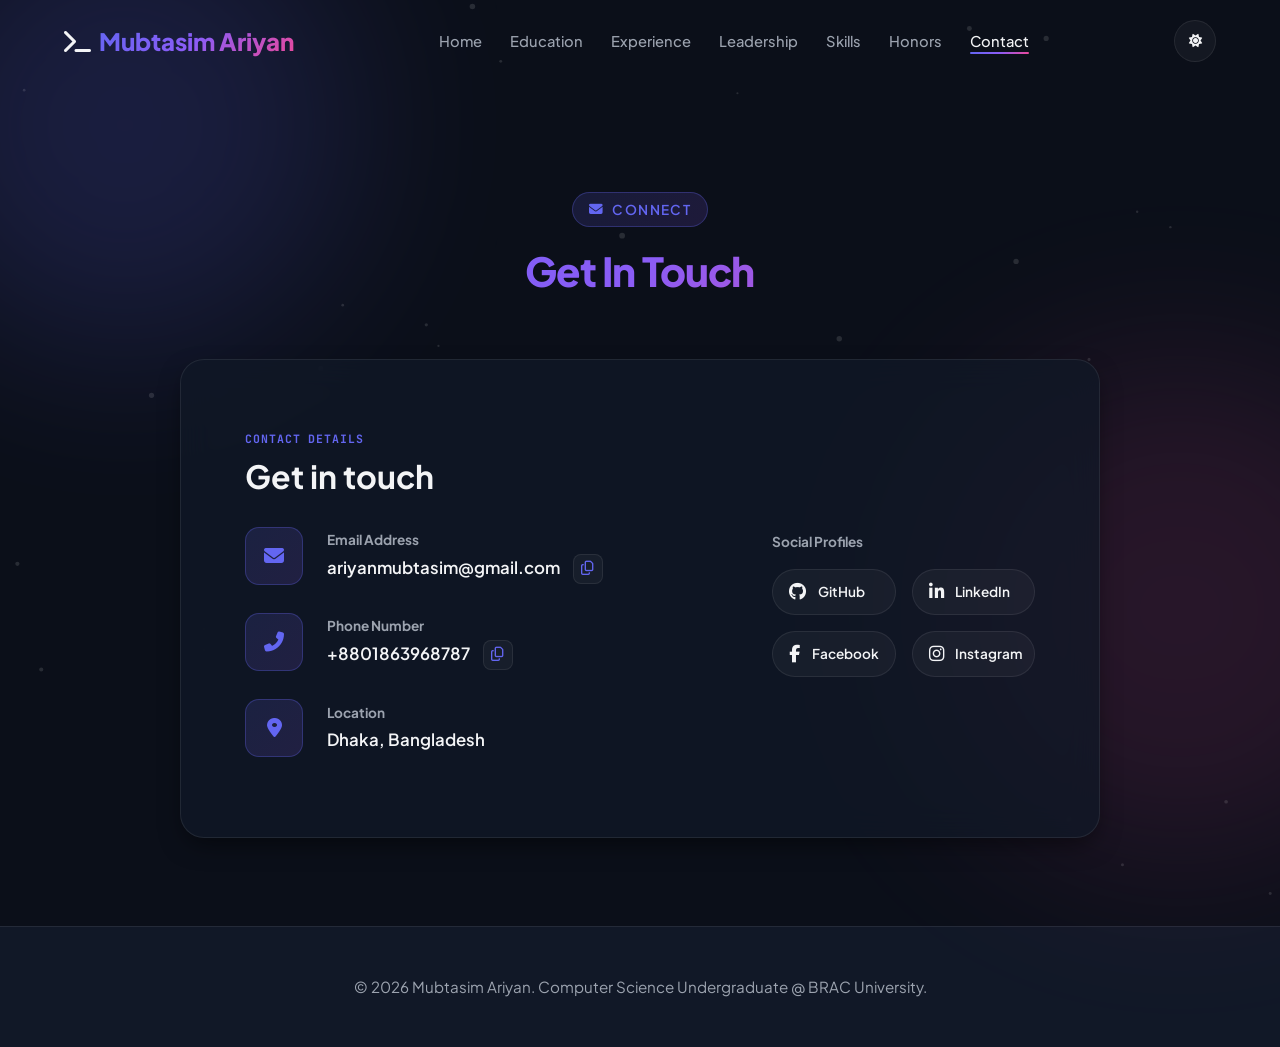
==== commit e1a91e54: "Improve copy button visibility" ====
--- a/contact.html
+++ b/contact.html
@@ -20,7 +20,7 @@
       href="https://cdnjs.cloudflare.com/ajax/libs/font-awesome/6.5.1/css/all.min.css"
       crossorigin="anonymous"
     />
-    <link rel="stylesheet" href="css/style.css?v=7" />
+    <link rel="stylesheet" href="css/style.css?v=8" />
   </head>
   <body>
     <div class="glow-orb glow-orb-1"></div>
--- a/css/style.css
+++ b/css/style.css
@@ -1332,12 +1332,28 @@
 }
 
 .copy-btn {
-  background: none;
-  border: none;
+  width: 30px;
+  height: 30px;
+  display: inline-flex;
+  align-items: center;
+  justify-content: center;
+  padding: 0;
+  background: var(--bg-glass);
+  border: 1px solid var(--border-color);
+  border-radius: var(--radius-sm);
   color: var(--accent-primary);
   cursor: pointer;
-  margin-left: 0.5rem;
+  margin-left: 0.6rem;
   font-size: 0.9rem;
+  vertical-align: middle;
+  transition: var(--transition);
+}
+
+.copy-btn:hover {
+  background: var(--accent-primary);
+  border-color: var(--accent-primary);
+  color: #fff;
+  transform: translateY(-1px);
 }
 
 .contact-form-card {
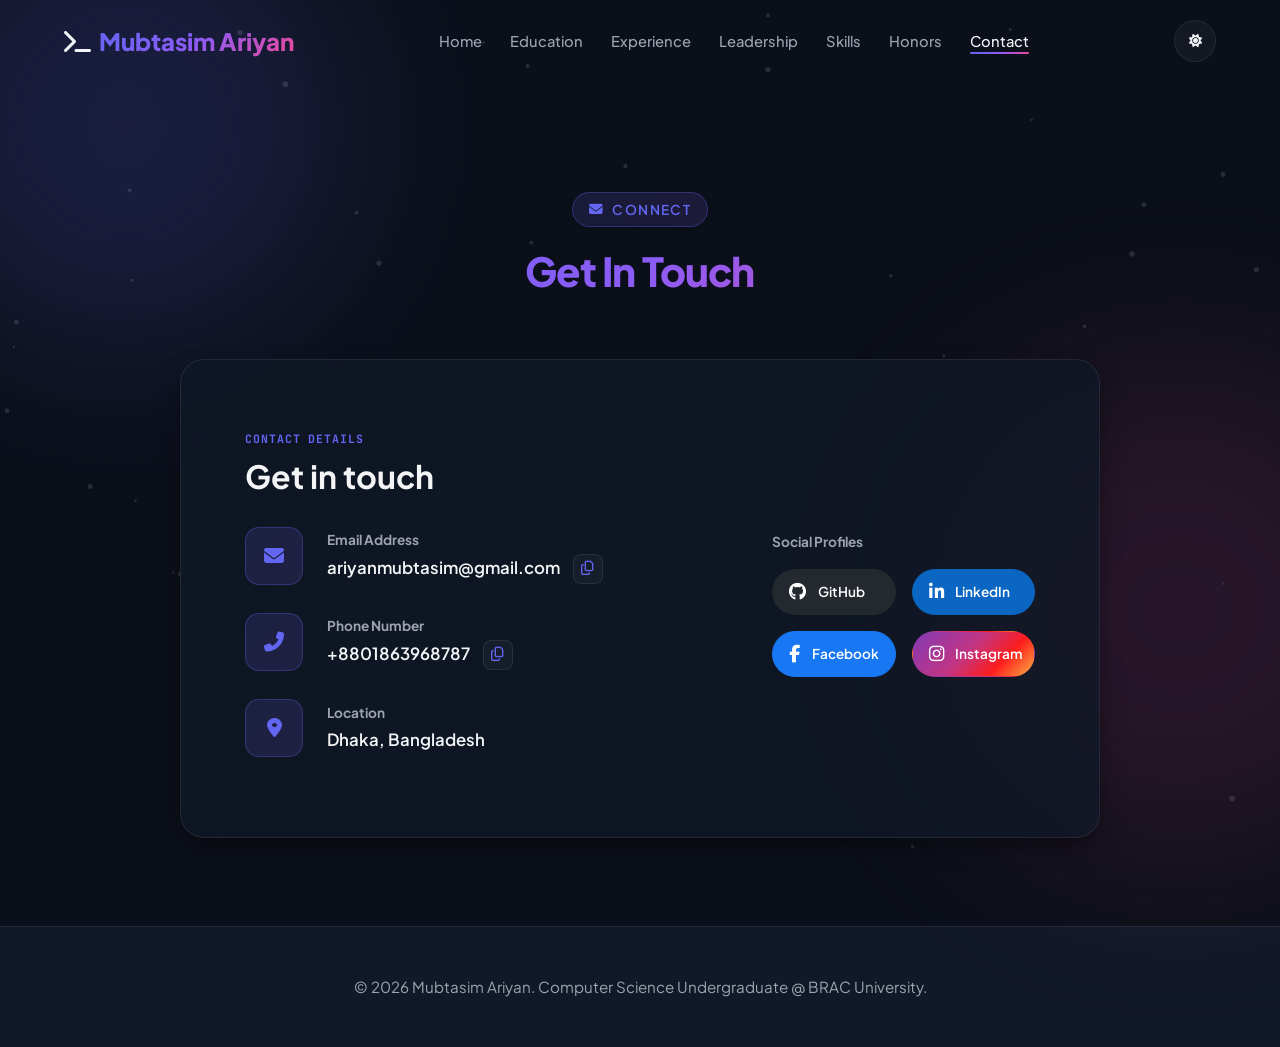
==== commit cd5de50c: "Add brand colors to social buttons" ====
--- a/contact.html
+++ b/contact.html
@@ -20,7 +20,7 @@
       href="https://cdnjs.cloudflare.com/ajax/libs/font-awesome/6.5.1/css/all.min.css"
       crossorigin="anonymous"
     />
-    <link rel="stylesheet" href="css/style.css?v=8" />
+    <link rel="stylesheet" href="css/style.css?v=9" />
   </head>
   <body>
     <div class="glow-orb glow-orb-1"></div>
@@ -165,6 +165,6 @@
     <div class="toast-container" id="toast-container"></div>
 
     <script src="js/config.js?v=5"></script>
-    <script src="js/main.js?v=6"></script>
+    <script src="js/main.js?v=7"></script>
   </body>
 </html>
--- a/css/style.css
+++ b/css/style.css
@@ -1297,6 +1297,35 @@
   display: inline;
   font-size: 0.85rem;
   font-weight: 600;
+}
+
+.contact-social-column .social-github {
+  background: #24292f;
+  border-color: #24292f;
+  color: #fff;
+}
+
+.contact-social-column .social-linkedin {
+  background: #0a66c2;
+  border-color: #0a66c2;
+  color: #fff;
+}
+
+.contact-social-column .social-facebook {
+  background: #1877f2;
+  border-color: #1877f2;
+  color: #fff;
+}
+
+.contact-social-column .social-instagram {
+  background: linear-gradient(135deg, #833ab4, #c13584 45%, #fd1d1d 72%, #fcb045);
+  border-color: transparent;
+  color: #fff;
+}
+
+.contact-social-column .social-icon:hover {
+  filter: brightness(1.12);
+  color: #fff;
 }
 
 .contact-item {
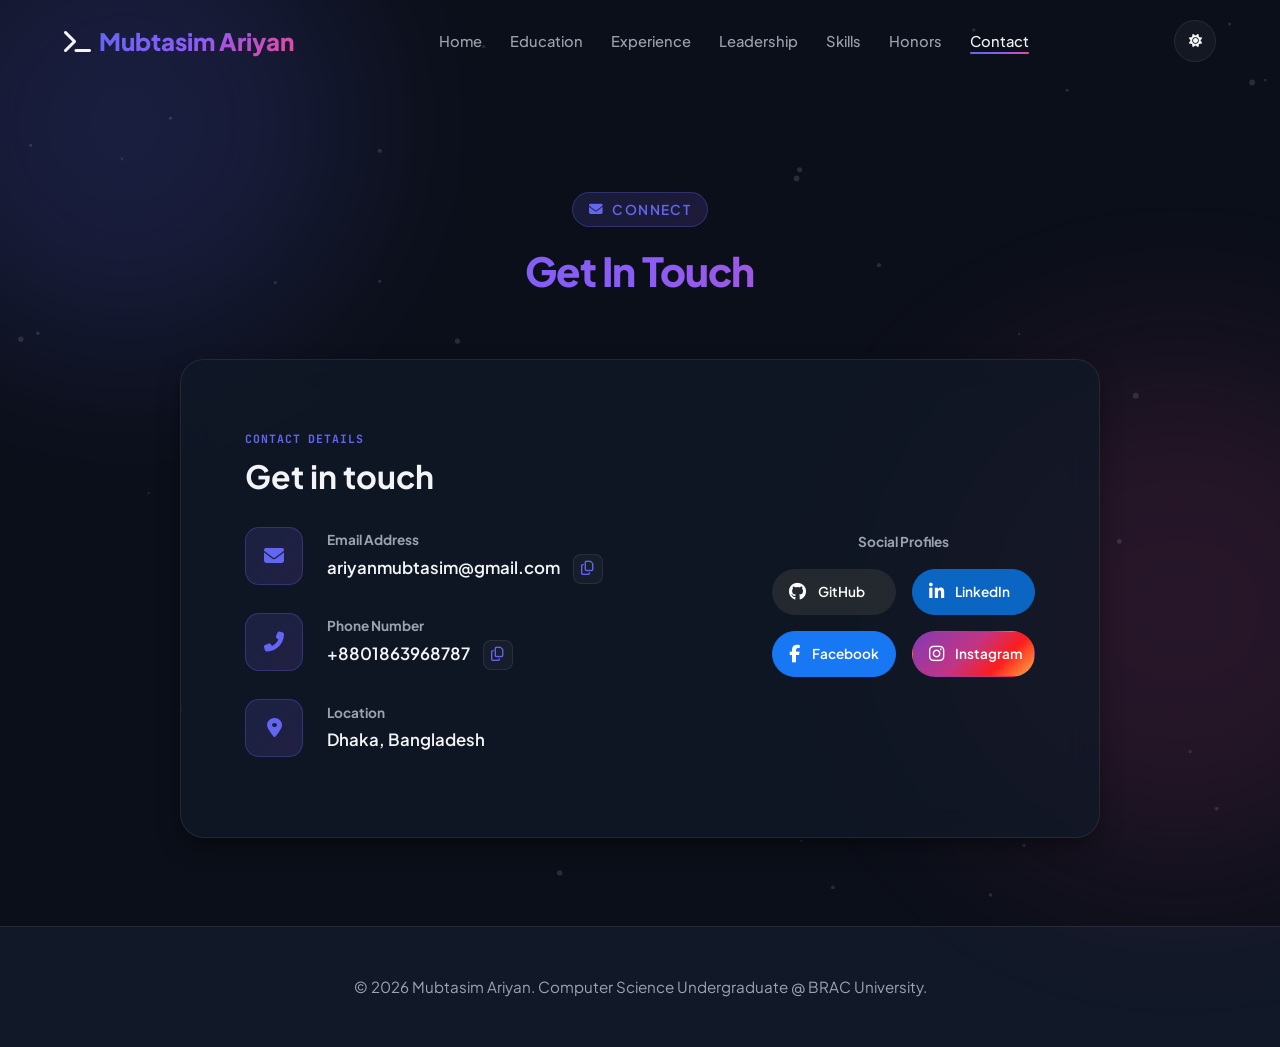
==== commit dcca4eab: "Center social profiles heading" ====
--- a/contact.html
+++ b/contact.html
@@ -20,7 +20,7 @@
       href="https://cdnjs.cloudflare.com/ajax/libs/font-awesome/6.5.1/css/all.min.css"
       crossorigin="anonymous"
     />
-    <link rel="stylesheet" href="css/style.css?v=9" />
+    <link rel="stylesheet" href="css/style.css?v=10" />
   </head>
   <body>
     <div class="glow-orb glow-orb-1"></div>
--- a/css/style.css
+++ b/css/style.css
@@ -1269,6 +1269,8 @@
   margin-bottom: 1rem;
   color: var(--text-muted);
   font-size: 0.85rem;
+  font-weight: 700;
+  text-align: center;
 }
 
 .contact-social-column .social-links {
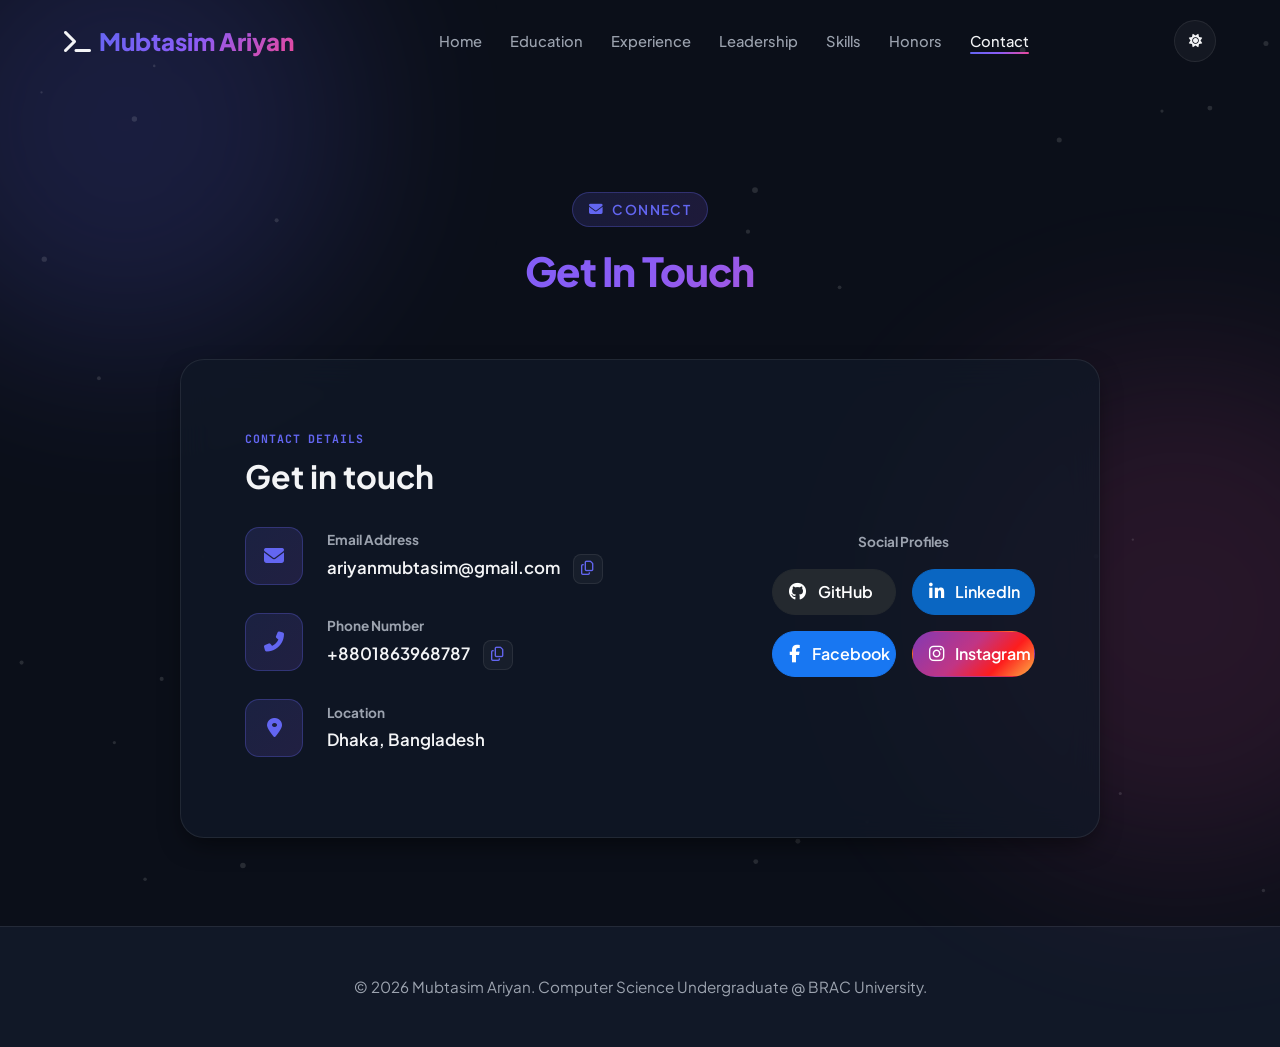
==== commit 821d0f9d: "Increase social profile link font size" ====
--- a/contact.html
+++ b/contact.html
@@ -20,7 +20,7 @@
       href="https://cdnjs.cloudflare.com/ajax/libs/font-awesome/6.5.1/css/all.min.css"
       crossorigin="anonymous"
     />
-    <link rel="stylesheet" href="css/style.css?v=10" />
+    <link rel="stylesheet" href="css/style.css?v=11" />
   </head>
   <body>
     <div class="glow-orb glow-orb-1"></div>
--- a/css/style.css
+++ b/css/style.css
@@ -1297,7 +1297,7 @@
 
 .contact-social-column .social-label {
   display: inline;
-  font-size: 0.85rem;
+  font-size: 1rem;
   font-weight: 600;
 }
 
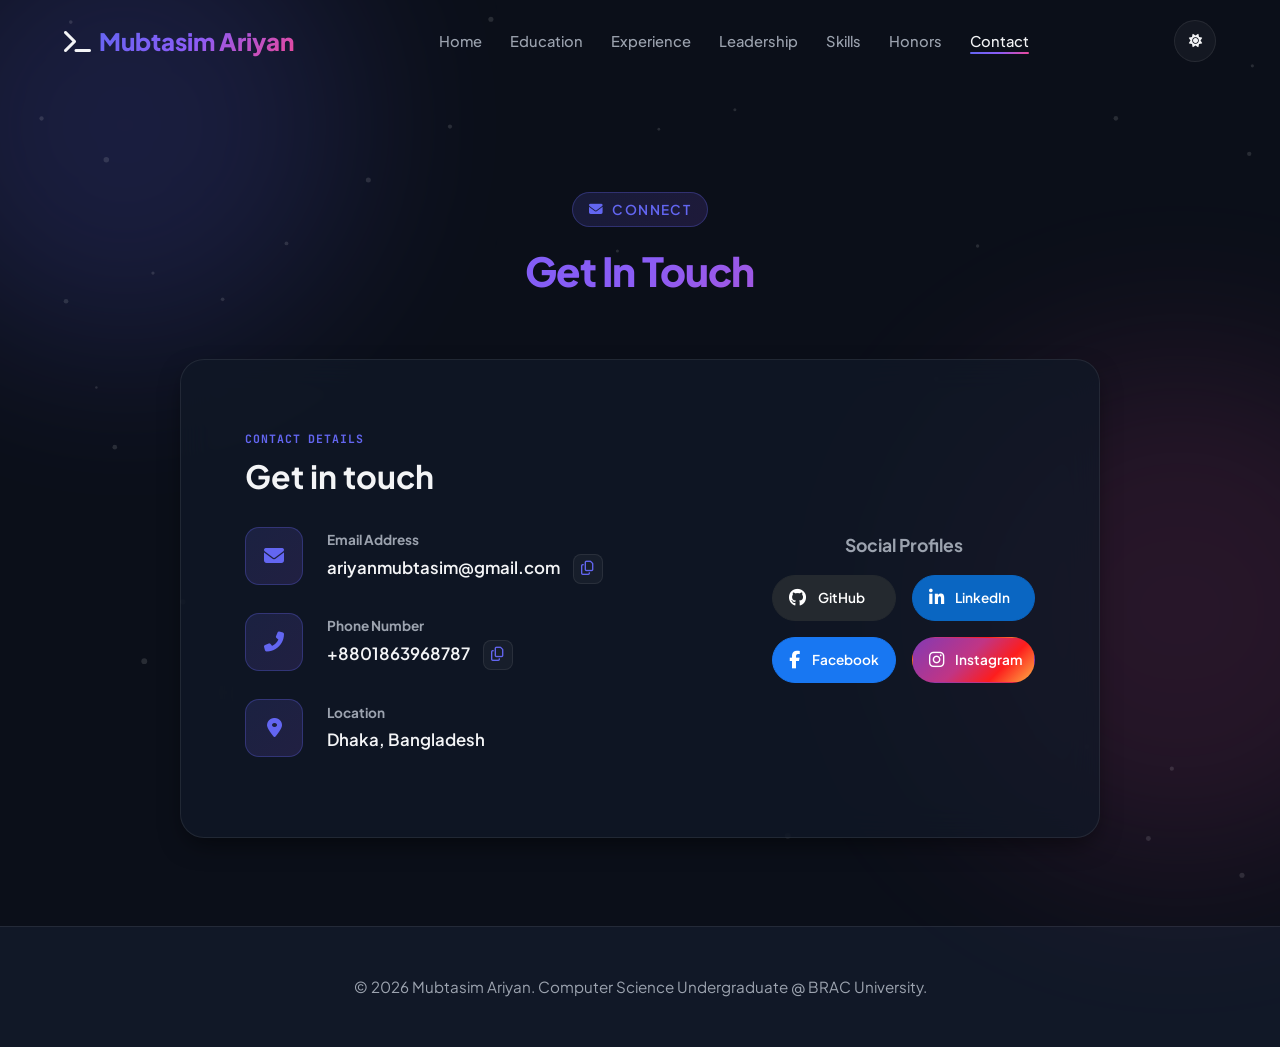
==== commit 1559716e: "Enlarge social profiles heading" ====
--- a/contact.html
+++ b/contact.html
@@ -20,7 +20,7 @@
       href="https://cdnjs.cloudflare.com/ajax/libs/font-awesome/6.5.1/css/all.min.css"
       crossorigin="anonymous"
     />
-    <link rel="stylesheet" href="css/style.css?v=11" />
+    <link rel="stylesheet" href="css/style.css?v=12" />
   </head>
   <body>
     <div class="glow-orb glow-orb-1"></div>
--- a/css/style.css
+++ b/css/style.css
@@ -1268,7 +1268,7 @@
 .contact-social-column > h4 {
   margin-bottom: 1rem;
   color: var(--text-muted);
-  font-size: 0.85rem;
+  font-size: 1.1rem;
   font-weight: 700;
   text-align: center;
 }
@@ -1297,7 +1297,7 @@
 
 .contact-social-column .social-label {
   display: inline;
-  font-size: 1rem;
+  font-size: 0.85rem;
   font-weight: 600;
 }
 
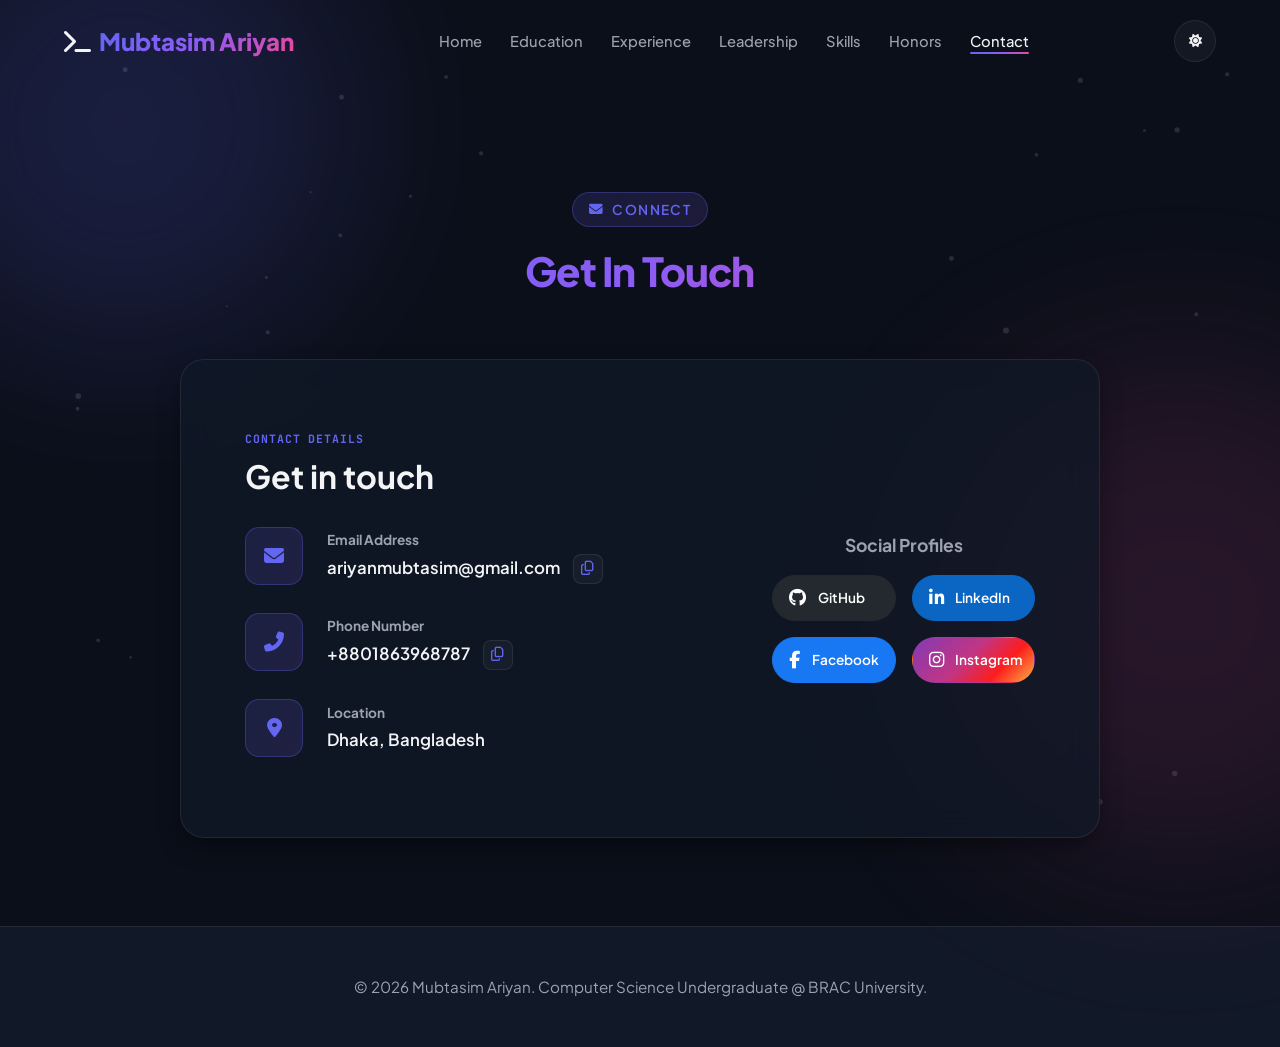
==== commit 3a7d83e9: "Optimize portfolio for mobile devices" ====
--- a/contact.html
+++ b/contact.html
@@ -20,7 +20,7 @@
       href="https://cdnjs.cloudflare.com/ajax/libs/font-awesome/6.5.1/css/all.min.css"
       crossorigin="anonymous"
     />
-    <link rel="stylesheet" href="css/style.css?v=12" />
+    <link rel="stylesheet" href="css/style.css?v=13" />
   </head>
   <body>
     <div class="glow-orb glow-orb-1"></div>
--- a/css/style.css
+++ b/css/style.css
@@ -71,6 +71,7 @@
 html {
   scroll-behavior: smooth;
   font-size: 16px;
+  overflow-x: clip;
 }
 
 body {
@@ -1706,3 +1707,294 @@
     overflow-wrap: anywhere;
   }
 }
+
+@media (max-width: 768px) {
+  .container {
+    padding-left: 1rem;
+    padding-right: 1rem;
+  }
+
+  .navbar {
+    padding: 0.85rem 0;
+  }
+
+  .navbar.scrolled {
+    padding: 0.65rem 0;
+  }
+
+  .logo {
+    min-width: 0;
+    font-size: 1.15rem;
+  }
+
+  .logo span {
+    overflow: hidden;
+    text-overflow: ellipsis;
+    white-space: nowrap;
+  }
+
+  .nav-actions {
+    gap: 0.5rem;
+    flex-shrink: 0;
+  }
+
+  .theme-toggle {
+    width: 38px;
+    height: 38px;
+  }
+
+  .mobile-toggle {
+    width: 38px;
+    height: 38px;
+    display: inline-flex;
+    align-items: center;
+    justify-content: center;
+  }
+
+  .nav-menu {
+    width: min(82vw, 300px);
+    padding: 5rem 1.5rem 2rem;
+    align-items: stretch;
+    justify-content: flex-start;
+    gap: 0.25rem;
+    right: 0;
+    transform: translateX(100%);
+  }
+
+  .nav-link {
+    display: block;
+    padding: 0.8rem 0.75rem;
+    font-size: 1rem;
+  }
+
+  .nav-link.active::after {
+    bottom: 0.35rem;
+    left: 0.75rem;
+    width: calc(100% - 1.5rem);
+  }
+
+  .nav-menu.active {
+    right: 0;
+    transform: translateX(0);
+  }
+
+  .hero {
+    min-height: auto;
+    padding-top: 7rem;
+    padding-bottom: 4rem;
+  }
+
+  .hero-grid {
+    gap: 2.75rem;
+  }
+
+  .hero-badge {
+    max-width: 100%;
+    justify-content: center;
+    padding: 0.5rem 0.8rem;
+    font-size: 0.75rem;
+    line-height: 1.35;
+  }
+
+  .hero-title {
+    font-size: clamp(2.15rem, 10vw, 2.75rem);
+    line-height: 1.12;
+    overflow-wrap: anywhere;
+  }
+
+  .hero-typing-container {
+    height: auto;
+    min-height: 2.8rem;
+    font-size: 1.05rem;
+    line-height: 1.45;
+    flex-wrap: wrap;
+  }
+
+  .hero-description {
+    font-size: 0.95rem;
+    line-height: 1.7;
+  }
+
+  .hero-cta {
+    width: 100%;
+    gap: 0.7rem;
+    margin-bottom: 1.75rem;
+  }
+
+  .hero-cta .btn {
+    flex: 1 1 100%;
+    min-height: 46px;
+  }
+
+  .hero-content > .social-links {
+    justify-content: center;
+    flex-wrap: wrap;
+  }
+
+  .avatar-card {
+    width: min(100%, 320px);
+    height: auto;
+    min-height: 360px;
+    padding: 1.5rem 1.25rem;
+  }
+
+  .section {
+    padding: 4rem 0;
+  }
+
+  .section-header {
+    margin-bottom: 2.25rem;
+  }
+
+  .section-title {
+    font-size: clamp(1.8rem, 8vw, 2.2rem);
+    line-height: 1.2;
+  }
+
+  .section-subtitle {
+    font-size: 0.95rem;
+    line-height: 1.6;
+  }
+
+  .education-grid,
+  .skills-container,
+  .honors-grid,
+  .projects-grid {
+    grid-template-columns: 1fr;
+    gap: 1rem;
+  }
+
+  .education-card,
+  .experience-card,
+  .timeline-card,
+  .skill-category-card,
+  .honor-card,
+  .project-card,
+  .reference-card {
+    padding: 1.25rem;
+  }
+
+  .exp-header {
+    flex-direction: column;
+    gap: 0.8rem;
+  }
+
+  .exp-meta {
+    align-items: flex-start;
+  }
+
+  .exp-bullets li {
+    font-size: 0.9rem;
+    gap: 0.55rem;
+  }
+
+  .timeline {
+    padding: 0;
+  }
+
+  .timeline-item {
+    padding-left: 2.1rem;
+    margin-bottom: 1.25rem;
+  }
+
+  .timeline::before {
+    left: 9px;
+  }
+
+  .timeline-dot {
+    left: 0;
+    width: 18px;
+    height: 18px;
+  }
+
+  .skill-pill {
+    padding: 0.55rem 0.8rem;
+    font-size: 0.82rem;
+  }
+
+  .project-img {
+    height: 190px;
+  }
+
+  .project-links {
+    flex-direction: column;
+  }
+
+  .project-links .btn {
+    width: 100%;
+  }
+
+  .contact-info-card {
+    padding: 1.5rem;
+  }
+
+  .contact-details-grid {
+    gap: 2rem;
+  }
+
+  .contact-social-column .social-links {
+    gap: 0.75rem;
+  }
+
+  .contact-social-column .social-icon {
+    min-height: 46px;
+    padding: 0 0.8rem;
+  }
+
+  .footer {
+    padding: 2rem 0;
+    font-size: 0.82rem;
+  }
+
+  .footer p {
+    line-height: 1.6;
+  }
+
+  .toast-container {
+    right: 1rem;
+    bottom: 1rem;
+    left: 1rem;
+  }
+
+  .toast {
+    padding: 0.75rem 1rem;
+    font-size: 0.85rem;
+  }
+}
+
+@media (max-width: 480px) {
+  .section-tag {
+    font-size: 0.72rem;
+    padding: 0.3rem 0.75rem;
+  }
+
+  .hero-title {
+    font-size: 2rem;
+  }
+
+  .hero-typing-container {
+    font-size: 0.95rem;
+  }
+
+  .avatar-card {
+    min-height: 330px;
+  }
+
+  .avatar-img-wrapper {
+    width: 116px;
+    height: 116px;
+    margin-bottom: 1.1rem;
+  }
+
+  .contact-details-grid {
+    gap: 1.5rem;
+  }
+
+  .contact-social-column .social-links {
+    grid-template-columns: 1fr;
+  }
+
+  .contact-social-column .social-icon {
+    justify-self: stretch;
+  }
+}
